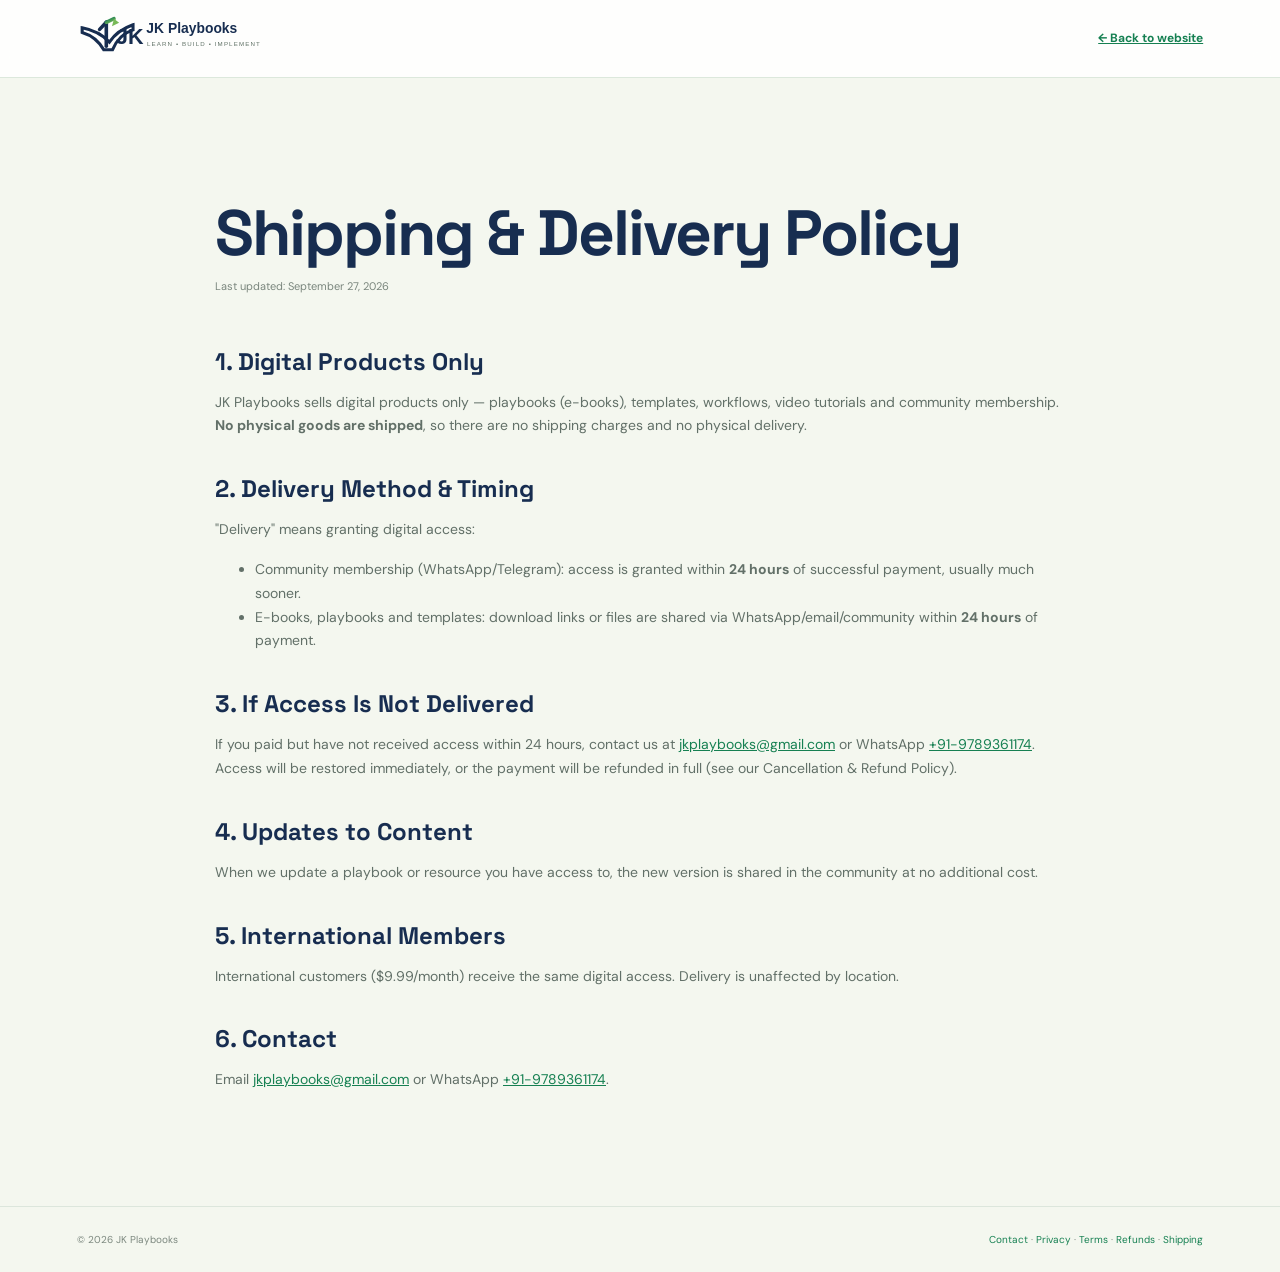
==== shipping.html @ f5265a72 "Add refund & shipping policy pages" ====
<!doctype html><html lang="en"><head><meta charset="utf-8"><meta name="viewport" content="width=device-width,initial-scale=1"><title>Shipping & Delivery Policy — JK Playbooks</title><link rel="preconnect" href="https://fonts.googleapis.com"><link rel="preconnect" href="https://fonts.gstatic.com" crossorigin><link href="https://fonts.googleapis.com/css2?family=DM+Sans:wght@400;500;600;700&family=Space+Grotesk:wght@500;600;700&display=swap" rel="stylesheet"><link rel="stylesheet" href="legal.css"></head><body><header class="legal-nav"><a href="index.html"><img src="logo.svg" alt="JK Playbooks"></a><a class="back" href="index.html">← Back to website</a></header><main class="legal"><h1>Shipping &amp; Delivery Policy</h1><div class="date">Last updated: September 27, 2026</div>
<h2>1. Digital Products Only</h2><p>JK Playbooks sells digital products only — playbooks (e-books), templates, workflows, video tutorials and community membership. <b>No physical goods are shipped</b>, so there are no shipping charges and no physical delivery.</p>
<h2>2. Delivery Method &amp; Timing</h2><p>"Delivery" means granting digital access:</p><ul><li>Community membership (WhatsApp/Telegram): access is granted within <b>24 hours</b> of successful payment, usually much sooner.</li><li>E-books, playbooks and templates: download links or files are shared via WhatsApp/email/community within <b>24 hours</b> of payment.</li></ul>
<h2>3. If Access Is Not Delivered</h2><p>If you paid but have not received access within 24 hours, contact us at <a href="mailto:jkplaybooks@gmail.com">jkplaybooks@gmail.com</a> or WhatsApp <a href="https://wa.me/919789361174">+91-9789361174</a>. Access will be restored immediately, or the payment will be refunded in full (see our Cancellation &amp; Refund Policy).</p>
<h2>4. Updates to Content</h2><p>When we update a playbook or resource you have access to, the new version is shared in the community at no additional cost.</p>
<h2>5. International Members</h2><p>International customers ($9.99/month) receive the same digital access. Delivery is unaffected by location.</p>
<h2>6. Contact</h2><p>Email <a href="mailto:jkplaybooks@gmail.com">jkplaybooks@gmail.com</a> or WhatsApp <a href="https://wa.me/919789361174">+91-9789361174</a>.</p></main><footer class="legal-footer"><span>© 2026 JK Playbooks</span><span><a href="contact.html">Contact</a> · <a href="privacy.html">Privacy</a> · <a href="terms.html">Terms</a> · <a href="refund.html">Refunds</a> · <a href="shipping.html">Shipping</a></span></footer></body></html>
---- legal.css ----
*{box-sizing:border-box}body{margin:0;background:#f4f7ef;color:#172d50;font-family:"DM Sans",sans-serif;line-height:1.7}.legal-nav{height:78px;padding:0 6%;display:flex;align-items:center;justify-content:space-between;background:#ffffffdd;backdrop-filter:blur(15px);border-bottom:1px solid #dce8dc;position:sticky;top:0}.legal-nav img{width:185px}.back{font-size:12px;color:#168052;font-weight:700}.legal{max-width:900px;margin:auto;padding:80px 25px 100px}.legal h1{font:700 clamp(42px,6vw,64px)/1 "Space Grotesk";letter-spacing:-2px;margin-bottom:12px}.date{color:#7a867d;font-size:11px;margin-bottom:50px}.legal h2{font:700 24px "Space Grotesk";margin:35px 0 8px}.legal p,.legal li{color:#627068;font-size:14px}.legal a{color:#168052}.legal-footer{border-top:1px solid #dce6dc;padding:24px 6%;display:flex;justify-content:space-between;font-size:10px;color:#7c887f}.legal-footer a{color:#168052;text-decoration:none}.contact-grid{display:grid;grid-template-columns:1fr 1fr;gap:15px;margin-top:40px}.contact-card{background:#fff;border:1px solid #dce8dc;border-radius:18px;padding:30px;text-decoration:none;transition:.25s}.contact-card:hover{transform:translateY(-4px);box-shadow:0 18px 40px #52604a18}.contact-card i{font-style:normal;font-size:32px}.contact-card h2{font:700 25px "Space Grotesk";color:#172d50;margin:25px 0 5px}.contact-card p{color:#68736c;font-size:13px}.contact-card b{display:block;color:#168052;margin-top:18px}@media(max-width:600px){.legal-nav{padding:0 20px}.legal-nav img{width:155px}.legal{padding:55px 20px 75px}.contact-grid{grid-template-columns:1fr}.legal-footer{flex-direction:column;gap:8px}}
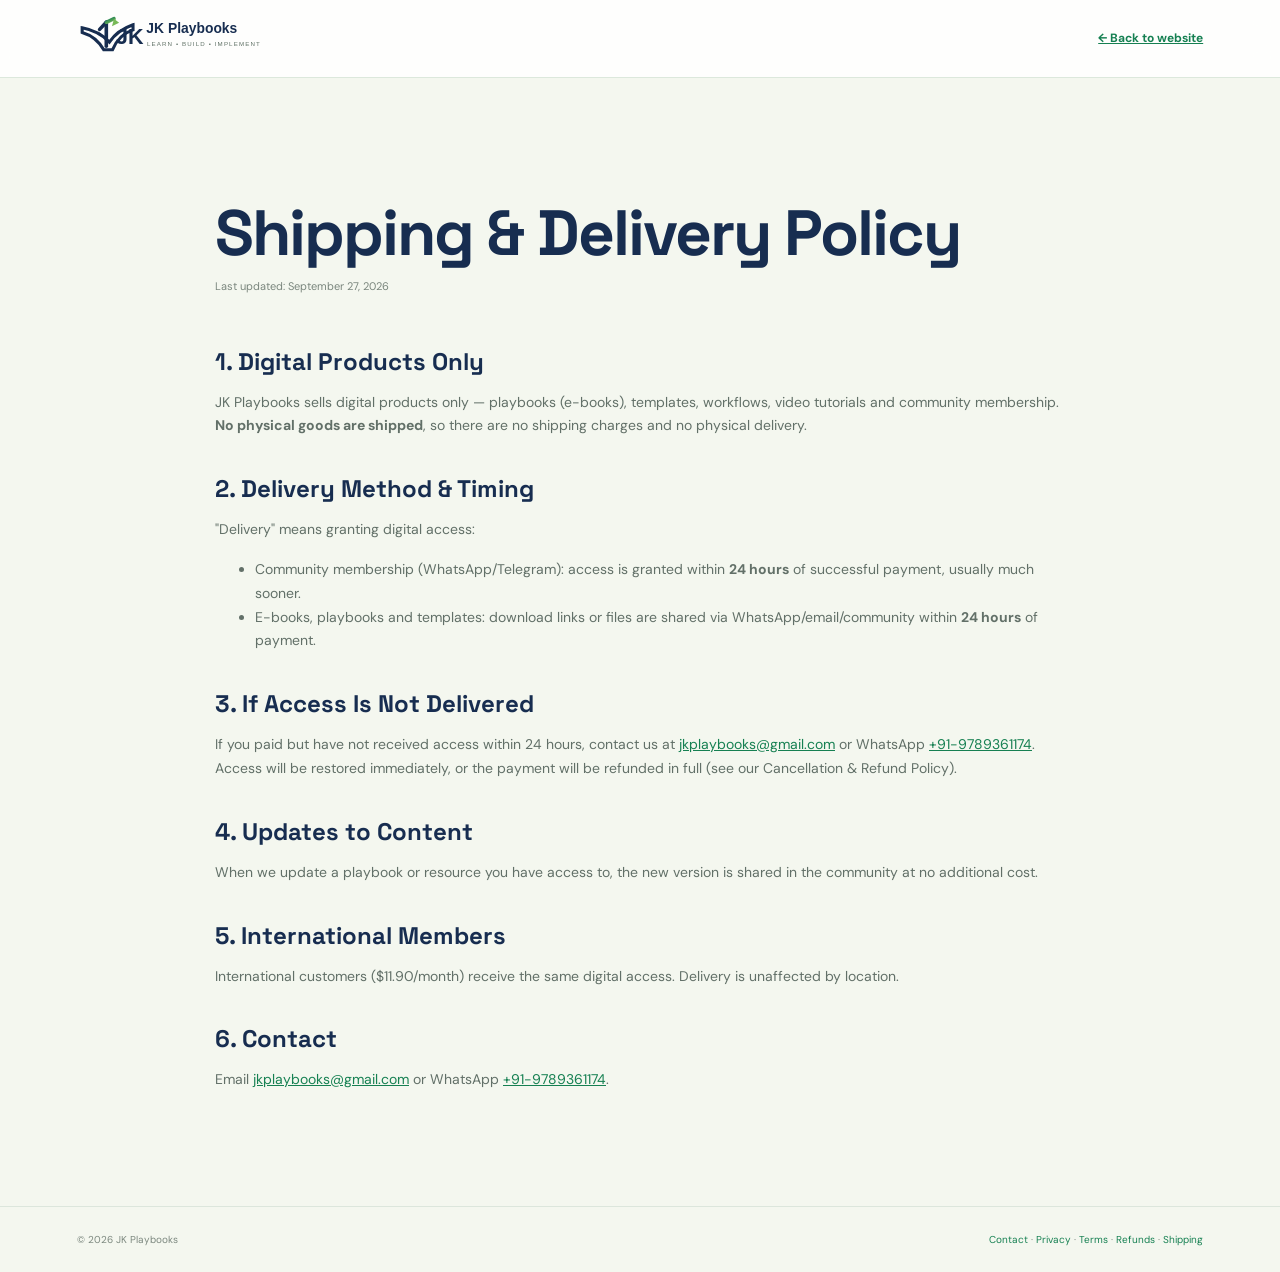
==== commit c17d3593: "Update pricing to $11.90/month (international)" ====
--- a/shipping.html
+++ b/shipping.html
@@ -3,5 +3,5 @@
 <h2>2. Delivery Method &amp; Timing</h2><p>"Delivery" means granting digital access:</p><ul><li>Community membership (WhatsApp/Telegram): access is granted within <b>24 hours</b> of successful payment, usually much sooner.</li><li>E-books, playbooks and templates: download links or files are shared via WhatsApp/email/community within <b>24 hours</b> of payment.</li></ul>
 <h2>3. If Access Is Not Delivered</h2><p>If you paid but have not received access within 24 hours, contact us at <a href="mailto:jkplaybooks@gmail.com">jkplaybooks@gmail.com</a> or WhatsApp <a href="https://wa.me/919789361174">+91-9789361174</a>. Access will be restored immediately, or the payment will be refunded in full (see our Cancellation &amp; Refund Policy).</p>
 <h2>4. Updates to Content</h2><p>When we update a playbook or resource you have access to, the new version is shared in the community at no additional cost.</p>
-<h2>5. International Members</h2><p>International customers ($9.99/month) receive the same digital access. Delivery is unaffected by location.</p>
+<h2>5. International Members</h2><p>International customers ($11.90/month) receive the same digital access. Delivery is unaffected by location.</p>
 <h2>6. Contact</h2><p>Email <a href="mailto:jkplaybooks@gmail.com">jkplaybooks@gmail.com</a> or WhatsApp <a href="https://wa.me/919789361174">+91-9789361174</a>.</p></main><footer class="legal-footer"><span>© 2026 JK Playbooks</span><span><a href="contact.html">Contact</a> · <a href="privacy.html">Privacy</a> · <a href="terms.html">Terms</a> · <a href="refund.html">Refunds</a> · <a href="shipping.html">Shipping</a></span></footer></body></html>
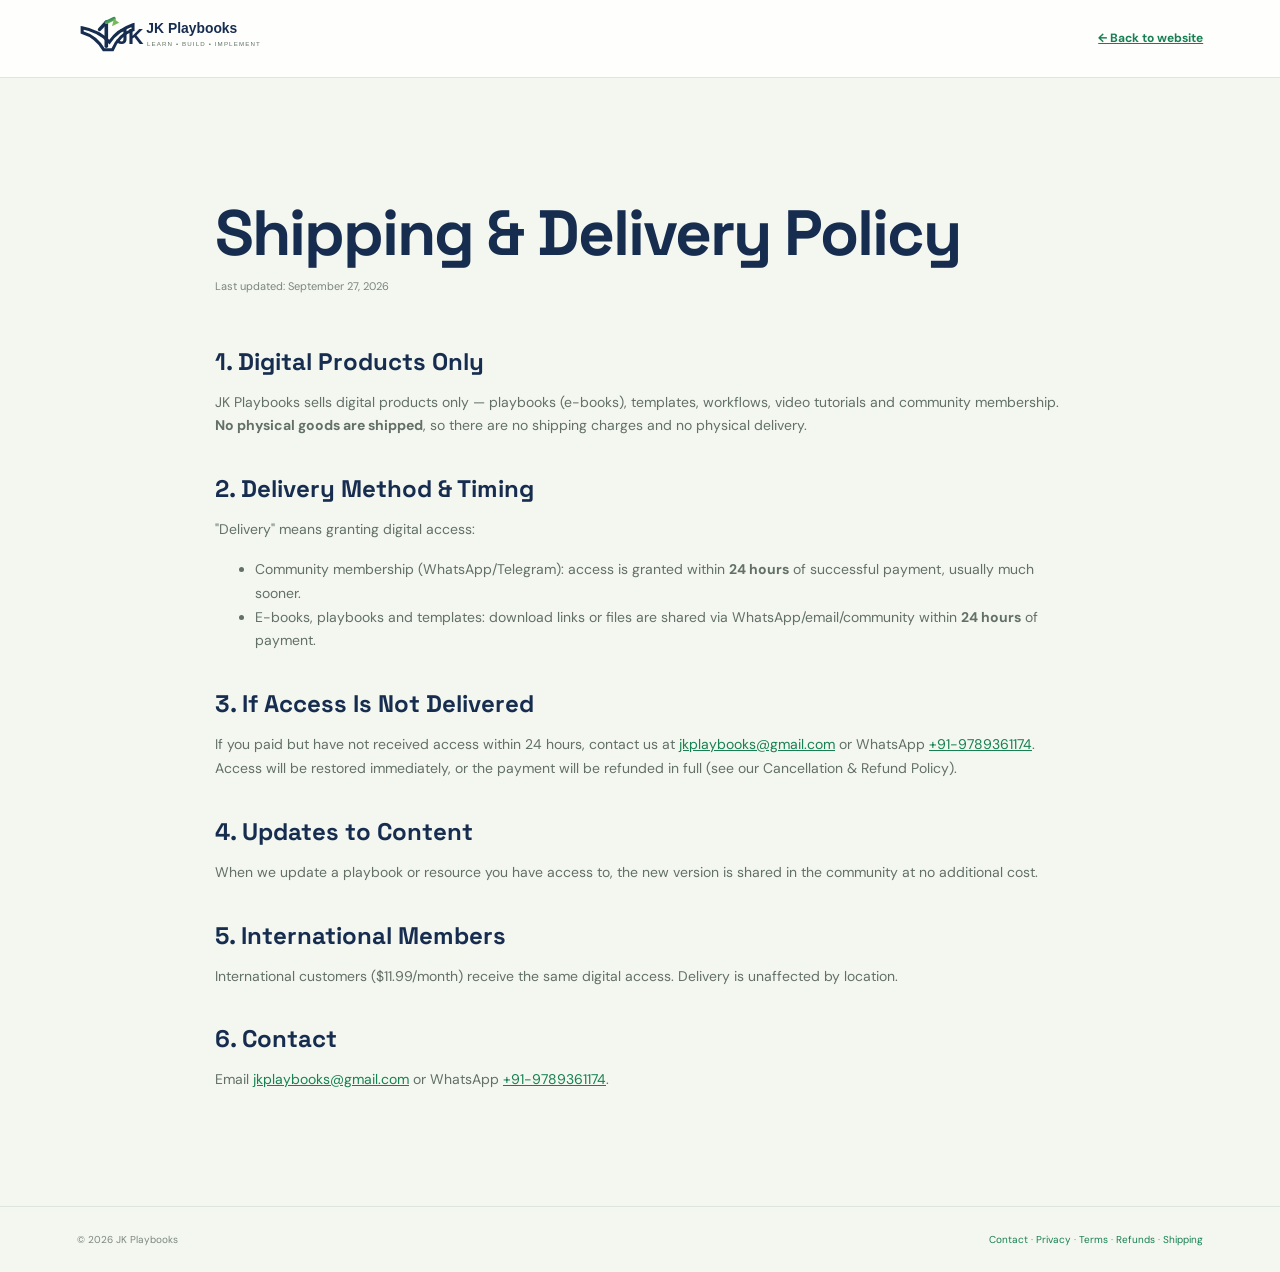
==== commit edfd2dfe: "Price $11.99/month" ====
--- a/shipping.html
+++ b/shipping.html
@@ -3,5 +3,5 @@
 <h2>2. Delivery Method &amp; Timing</h2><p>"Delivery" means granting digital access:</p><ul><li>Community membership (WhatsApp/Telegram): access is granted within <b>24 hours</b> of successful payment, usually much sooner.</li><li>E-books, playbooks and templates: download links or files are shared via WhatsApp/email/community within <b>24 hours</b> of payment.</li></ul>
 <h2>3. If Access Is Not Delivered</h2><p>If you paid but have not received access within 24 hours, contact us at <a href="mailto:jkplaybooks@gmail.com">jkplaybooks@gmail.com</a> or WhatsApp <a href="https://wa.me/919789361174">+91-9789361174</a>. Access will be restored immediately, or the payment will be refunded in full (see our Cancellation &amp; Refund Policy).</p>
 <h2>4. Updates to Content</h2><p>When we update a playbook or resource you have access to, the new version is shared in the community at no additional cost.</p>
-<h2>5. International Members</h2><p>International customers ($11.90/month) receive the same digital access. Delivery is unaffected by location.</p>
+<h2>5. International Members</h2><p>International customers ($11.99/month) receive the same digital access. Delivery is unaffected by location.</p>
 <h2>6. Contact</h2><p>Email <a href="mailto:jkplaybooks@gmail.com">jkplaybooks@gmail.com</a> or WhatsApp <a href="https://wa.me/919789361174">+91-9789361174</a>.</p></main><footer class="legal-footer"><span>© 2026 JK Playbooks</span><span><a href="contact.html">Contact</a> · <a href="privacy.html">Privacy</a> · <a href="terms.html">Terms</a> · <a href="refund.html">Refunds</a> · <a href="shipping.html">Shipping</a></span></footer></body></html>
